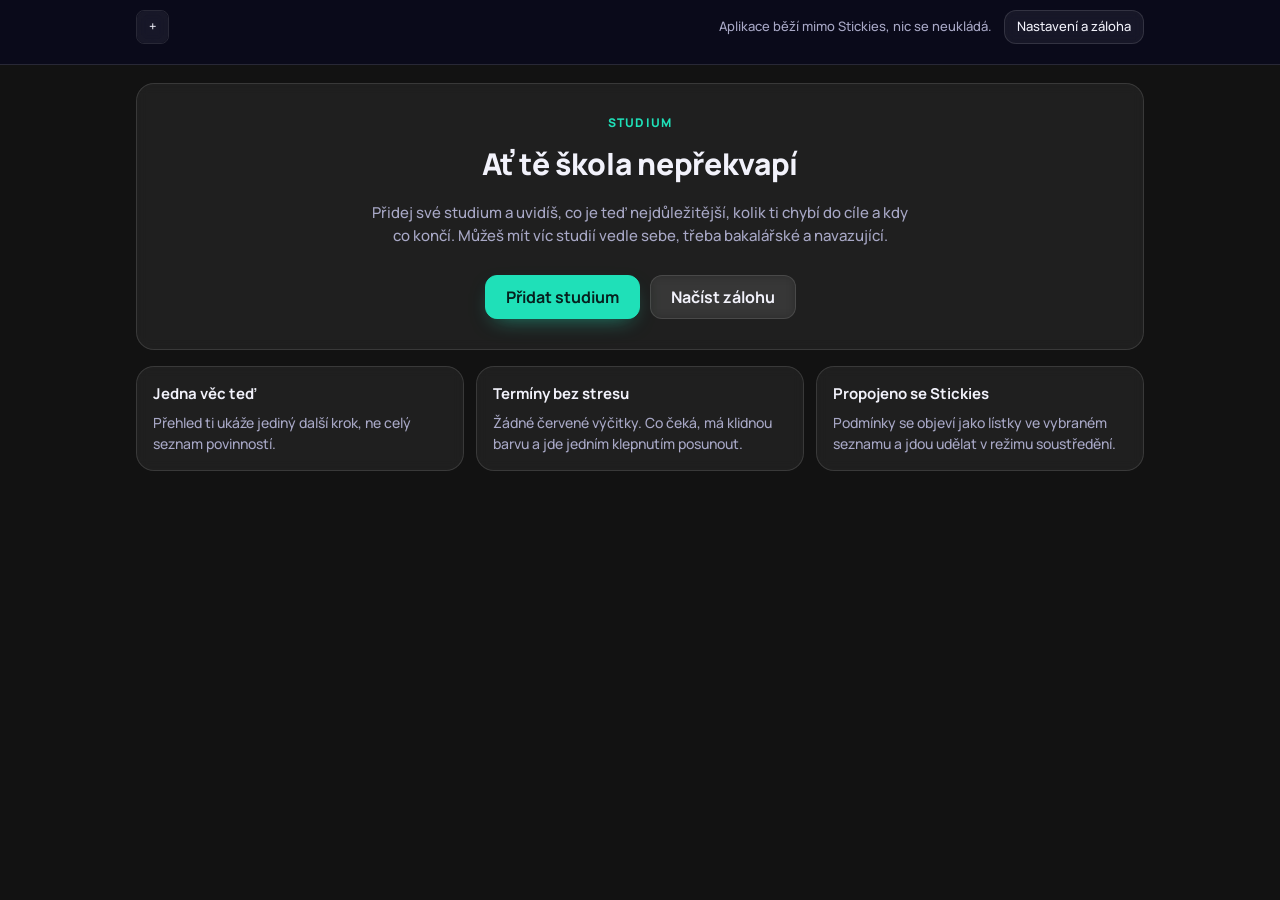
==== studium.html @ d66024d4 "Add files via upload" ====
<!DOCTYPE html>
<html lang="cs">
<head>
<meta charset="utf-8">
<meta name="viewport" content="width=device-width, initial-scale=1">
<title>Studium</title>
<link rel="preconnect" href="https://fonts.googleapis.com">
<link rel="preconnect" href="https://fonts.gstatic.com" crossorigin>
<link href="https://fonts.googleapis.com/css2?family=Manrope:wght@500;600;700;800&display=swap" rel="stylesheet">
<link rel="stylesheet" href="studium.css">
</head>
<body>
<header class="top">
  <div class="wrap">
    <div class="top-row">
      <div class="seg studies" id="studies" role="group" aria-label="Které studium"></div>
      <div class="top-actions"><span id="status" role="status">Načítám…</span><button class="btn small" data-act="settings" type="button">Nastavení a záloha</button></div>
    </div>
    <nav class="tabs" id="tabs" aria-label="Sekce studia"></nav>
  </div>
</header>
<div class="wrap"><main id="view"><div class="empty">Načítám data…</div></main></div>
<div id="modal-root"></div>
<div id="toast" class="toast" role="status" aria-live="polite" hidden></div>
<noscript><p style="padding:16px">Aplikace potřebuje zapnutý JavaScript.</p></noscript>
<script src="studium.js"></script>
</body>
</html>
---- studium.css ----
:root{
  --bg:transparent; --surface:rgba(255,255,255,.055); --ink:#f2f2fb; --muted:#a8a8c6; --line:rgba(255,255,255,.12);
  --accent:#1fe0b8; --accent-ink:#06201e; --accent-soft:rgba(31,224,184,.16);
  --good:#4fe0a0; --warn:#f5b957; --bad:#ff7d92;
  --good-soft:rgba(79,224,160,.15); --warn-soft:rgba(245,185,87,.15); --bad-soft:rgba(255,125,146,.16);
  --field:rgba(255,255,255,.07); --panel:#15152e;
  --display:'Manrope',system-ui,-apple-system,'Segoe UI',sans-serif;
  --body:'Manrope',system-ui,-apple-system,'Segoe UI',sans-serif;
  --fs:1;
  color-scheme:dark;
}
html{font-size:calc(100% * var(--fs))}
*{box-sizing:border-box}
html,body{margin:0}
body{background:transparent;color:var(--ink);font:500 15px/1.5 var(--body);-webkit-text-size-adjust:100%}
h1,h2,h3{font-family:var(--display);font-weight:700;margin:0;text-wrap:balance;letter-spacing:-.01em}
h2{font-size:22px}
h3{font-size:17px}
button,input,select,textarea{font:inherit;color:inherit}
button{cursor:pointer}
:focus-visible{outline:2px solid var(--accent);outline-offset:2px}
.wrap{max-width:1040px;margin:0 auto;padding:0 16px}
header.top{background:var(--surface);border-bottom:1px solid var(--line)}
.top-row{display:flex;align-items:center;justify-content:space-between;gap:12px;padding:14px 0 8px}
.brand{font:700 22px var(--display);letter-spacing:-.02em}
.brand small{font:500 13px var(--body);color:var(--muted);margin-left:8px;letter-spacing:0}
.top-actions{display:flex;align-items:center;gap:12px}
#status{font-size:13px;color:var(--muted)}
nav.tabs{display:flex;gap:4px;overflow-x:auto;padding-bottom:0}
nav.tabs a{padding:10px 14px;text-decoration:none;color:var(--muted);font-weight:500;border-bottom:3px solid transparent;white-space:nowrap}
nav.tabs a:hover{color:var(--ink)}
nav.tabs a[aria-current="page"]{color:var(--ink);border-bottom-color:var(--accent)}
main{padding:22px 0 56px;display:flex;flex-direction:column;gap:22px}
.btn{border:1px solid var(--line);background:var(--surface);border-radius:8px;padding:7px 13px;font-weight:500}
.btn:hover{border-color:var(--accent)}
.btn.primary{background:var(--accent);border-color:var(--accent);color:var(--accent-ink)}
.btn.danger{color:var(--bad);border-color:var(--bad)}
.btn.small{padding:3px 9px;font-size:13px}
.link{background:none;border:0;padding:0;color:var(--accent);font-size:13px;text-decoration:underline;text-underline-offset:2px}
.link.bad{color:var(--bad)}
.head-row{display:flex;align-items:center;justify-content:space-between;gap:12px;flex-wrap:wrap}
.card{background:var(--surface);border:1px solid var(--line);border-radius:12px;padding:18px}
.grid2{display:grid;grid-template-columns:repeat(auto-fit,minmax(320px,1fr));gap:18px}
.banner{display:flex;gap:12px;align-items:center;justify-content:space-between;flex-wrap:wrap;background:var(--warn-soft);border:1px solid var(--warn);border-radius:10px;padding:10px 14px;font-size:14px}
.banner div{display:flex;gap:8px}
.empty{color:var(--muted);padding:18px;text-align:center;border:1px dashed var(--line);border-radius:10px}
.muted{color:var(--muted)}
/* přehled */
.hero{display:grid;grid-template-columns:auto 1fr;gap:24px;align-items:center}
.ring{position:relative;width:150px;height:150px}
.ring svg{width:100%;height:100%;transform:rotate(-90deg)}
.ring .track{stroke:var(--line)}
.ring .bar{stroke:var(--accent);transition:stroke-dasharray .4s}
.ring .num{position:absolute;inset:0;display:flex;flex-direction:column;align-items:center;justify-content:center;font:700 34px var(--display);font-variant-numeric:tabular-nums}
.ring .num small{font:500 12px var(--body);color:var(--muted)}
.tiles{display:grid;grid-template-columns:repeat(auto-fit,minmax(130px,1fr));gap:12px}
.tile{border:1px solid var(--line);border-radius:10px;padding:12px}
.tile b{display:block;font:700 26px var(--display);font-variant-numeric:tabular-nums}
.tile span{font-size:13px;color:var(--muted)}
.tile.bad b{color:var(--bad)}
@media (max-width:560px){.hero{grid-template-columns:1fr;justify-items:center}.tiles{width:100%}}
/* seznamy */
ul.list{list-style:none;margin:0;padding:0;display:flex;flex-direction:column}
.row{display:flex;gap:10px;align-items:flex-start;padding:9px 0;border-top:1px solid var(--line)}
.row:first-child{border-top:0}
.row input[type=checkbox]{margin-top:4px;width:18px;height:18px;accent-color:var(--accent);flex:none}
.row .main{flex:1;min-width:0}
.row .t{overflow-wrap:anywhere}
.row.done .t{text-decoration:line-through;color:var(--muted)}
.row .meta{display:flex;gap:8px;flex-wrap:wrap;align-items:center;margin-top:2px;font-size:13px}
.chip{display:inline-flex;align-items:center;gap:6px;font-size:12.5px;padding:1px 9px;border-radius:99px;background:var(--bg);border:1px solid var(--line);color:var(--ink)}
.chip i{width:8px;height:8px;border-radius:50%;background:var(--c,var(--accent))}
.due{font-size:12.5px;font-variant-numeric:tabular-nums;color:var(--muted)}
.due.overdue{color:var(--bad);font-weight:600}
.due.soon{color:var(--warn);font-weight:600}
.due.ok{color:var(--good)}
.tools{display:flex;gap:10px;flex:none}
.group-title{font:600 13px var(--body);text-transform:uppercase;letter-spacing:.06em;color:var(--muted);margin:0 0 4px}
.group-title.bad{color:var(--bad)}
/* předměty */
.subjects{display:grid;grid-template-columns:repeat(auto-fill,minmax(320px,1fr));gap:18px}
.subj{border-top:5px solid var(--c);display:flex;flex-direction:column;gap:12px}
.subj .name{display:flex;justify-content:space-between;gap:8px;align-items:flex-start}
.subj .sub{display:flex;gap:6px;flex-wrap:wrap;margin-top:6px}
.pct{font:700 24px var(--display);font-variant-numeric:tabular-nums}
.bar{height:8px;border-radius:99px;background:var(--line);overflow:hidden}
.bar>i{display:block;height:100%;background:var(--c,var(--accent));border-radius:99px;transition:width .3s}
.subj .actions{display:flex;gap:12px;flex-wrap:wrap}
.minirow{display:grid;grid-template-columns:minmax(0,1fr) 130px 44px;gap:12px;align-items:center;padding:6px 0}
.minirow .nm{white-space:nowrap;overflow:hidden;text-overflow:ellipsis}
.minirow .p{text-align:right;font-variant-numeric:tabular-nums;font-weight:600}
@media (max-width:480px){.minirow{grid-template-columns:minmax(0,1fr) 80px 40px}}
/* zápisy */
.sessions{display:flex;flex-direction:column;gap:14px}
.sess{border-left:5px solid var(--c)}
.sess .top{display:flex;justify-content:space-between;gap:10px;flex-wrap:wrap}
.sess .when{font-variant-numeric:tabular-nums;font-weight:600}
.seg{display:inline-flex;border:1px solid var(--line);border-radius:8px;overflow:hidden}
.seg button{border:0;background:var(--surface);padding:4px 10px;font-size:13px}
.seg button+button{border-left:1px solid var(--line)}
.seg button[aria-pressed="true"].yes{background:var(--good-soft);color:var(--good);font-weight:600}
.seg button[aria-pressed="true"].no{background:var(--bad-soft);color:var(--bad);font-weight:600}
textarea.note{width:100%;min-height:90px;resize:vertical;margin-top:10px;border:1px solid var(--line);border-radius:8px;padding:9px 10px;background:var(--bg)}
/* odznaky */
.badges{display:grid;grid-template-columns:repeat(auto-fill,minmax(230px,1fr));gap:14px}
.badge{display:flex;flex-direction:column;gap:6px}
.badge.locked{opacity:.8}
.badge .seal{width:38px;height:38px;border-radius:50%;display:grid;place-items:center;font:700 16px var(--display);background:var(--line);color:var(--muted)}
.badge.got .seal{background:var(--accent);color:var(--accent-ink)}
.badge .n{font-size:13px;color:var(--muted);font-variant-numeric:tabular-nums}
.ms{display:flex;flex-direction:column;gap:10px}
/* modal */
.scrim{position:fixed;inset:0;background:rgba(10,16,30,.55);display:flex;align-items:flex-start;justify-content:center;padding:5vh 16px;overflow:auto;z-index:10}
.modal{background:var(--surface);border:1px solid var(--line);border-radius:14px;padding:20px;width:100%;max-width:480px;display:flex;flex-direction:column;gap:14px}
.fld{display:flex;flex-direction:column;gap:4px}
.fld label,.fld legend{font-size:13px;font-weight:600;color:var(--muted)}
.fld input[type=text],.fld input[type=number],.fld input[type=date],.fld select,.fld textarea{border:1px solid var(--line);border-radius:8px;padding:8px 10px;background:var(--bg);width:100%}
.fld textarea{min-height:110px;resize:vertical}
fieldset.fld{border:0;padding:0;margin:0;min-width:0}
.chk{display:flex;gap:8px;align-items:center;padding:3px 0;font-size:15px;font-weight:400;color:var(--ink)}
.swatches{display:flex;gap:10px;flex-wrap:wrap}
.swatches label{position:relative}
.swatches input{position:absolute;opacity:0}
.swatches span{display:block;width:28px;height:28px;border-radius:50%;background:var(--c);border:3px solid var(--surface);box-shadow:0 0 0 1px var(--line)}
.swatches input:checked+span{box-shadow:0 0 0 3px var(--ink)}
.swatches input:focus-visible+span{outline:2px solid var(--accent);outline-offset:3px}
.modal .btns{display:flex;gap:10px;justify-content:flex-end;flex-wrap:wrap}
.modal p{margin:0}
@media (prefers-reduced-motion:reduce){*{transition:none!important}}

.seg.studies button{padding:6px 12px;font-weight:500}
.seg.studies button[aria-pressed="true"]{background:var(--accent);color:var(--accent-ink);font-weight:600}
.dl{display:grid;grid-template-columns:repeat(auto-fit,minmax(190px,1fr));gap:14px;margin:14px 0 0}
.dl dt{font-size:13px;color:var(--muted)}
.dl dd{margin:0;font-weight:500;overflow-wrap:anywhere}
.pg{width:68px;border:1px solid var(--line);border-radius:8px;padding:4px 6px;background:var(--bg)}
button.chip{cursor:pointer;font:inherit;font-size:12.5px}
.chip.st-done,.chip.good{background:var(--good-soft);color:var(--good);border-color:var(--good)}
.chip.st-wip,.chip.warn{background:var(--warn-soft);color:var(--warn);border-color:var(--warn)}
.chip.bad{background:var(--bad-soft);color:var(--bad);border-color:var(--bad)}
.chrow{display:flex;gap:10px;align-items:center;flex-wrap:wrap;padding:9px 0;border-top:1px solid var(--line)}
.chrow:first-child{border-top:0}
.chrow .t{flex:1;min-width:160px;overflow-wrap:anywhere}
.meter{display:flex;flex-direction:column;gap:6px}
.meter .l{display:flex;justify-content:space-between;gap:10px;font-size:14px}
.meter .l b{font-variant-numeric:tabular-nums;white-space:nowrap}
.cons{padding:10px 0;border-top:1px solid var(--line)}
.cons:first-child{border-top:0}
.cons .when{font-weight:600;font-variant-numeric:tabular-nums}
.cons p{margin:4px 0 0;white-space:pre-wrap;overflow-wrap:anywhere}
.studyline{color:var(--muted);font-size:14px;margin:-8px 0 0}
.tile small{display:block;font-size:12px;color:var(--muted);margin-top:2px}
.term-h{display:flex;justify-content:space-between;gap:10px;align-items:baseline;flex-wrap:wrap;margin:6px 0 -6px}
.term-h h3{font-size:18px}
.stack{display:flex;flex-direction:column;gap:10px}
.srow{display:flex;flex-wrap:wrap;align-items:center;gap:6px 12px;padding:9px 14px;border:1px solid var(--line);border-left:5px solid var(--c);border-radius:10px;background:var(--surface)}
.srow .code{font-size:12.5px;color:var(--muted);font-variant-numeric:tabular-nums;min-width:78px}
.srow .nm{flex:1;min-width:190px;overflow-wrap:anywhere}
.srow .kr{font-variant-numeric:tabular-nums;color:var(--muted);font-size:13px;white-space:nowrap}
.grade{display:inline-grid;place-items:center;min-width:28px;height:28px;padding:0 6px;border-radius:8px;font:700 14px var(--display);background:var(--line)}
.grade.g-good{background:var(--good-soft);color:var(--good)}
.grade.g-mid{background:var(--warn-soft);color:var(--warn)}
.grade.g-low{background:var(--bad-soft);color:var(--bad)}
.grade.g-s{background:var(--accent-soft);color:var(--accent)}
.filters{display:flex;gap:12px;flex-wrap:wrap;align-items:flex-end}
.filters .fld{min-width:150px}
.filters .fld.grow{flex:1;min-width:200px}
.tbl{width:100%;border-collapse:collapse;font-variant-numeric:tabular-nums}
.tbl th{font-size:13px;color:var(--muted);text-align:left;font-weight:600;padding:6px 8px;border-bottom:1px solid var(--line)}
.tbl td{padding:8px;border-bottom:1px solid var(--line);vertical-align:middle}
.tbl td.num,.tbl th.num{text-align:right}
.scroll-x{overflow-x:auto}
.legend{display:flex;gap:14px;flex-wrap:wrap;font-size:13px;color:var(--muted)}
.legend i{display:inline-block;width:10px;height:10px;border-radius:50%;margin-right:6px;background:var(--c)}
.block{display:grid;gap:8px;padding:12px 0;border-top:1px solid var(--line)}
.block:first-child{border-top:0}
.block .hd{display:flex;gap:8px 10px;align-items:center;flex-wrap:wrap}
.block .hd .t{flex:1;min-width:200px;overflow-wrap:anywhere}
.block .bars{display:grid;grid-template-columns:1fr 1fr;gap:10px 20px}
@media (max-width:560px){.block .bars{grid-template-columns:1fr}}
.filebtn{display:inline-block}
.rd{margin-top:4px;font-size:13px}
.rd summary{cursor:pointer;color:var(--accent);width:max-content}
.rnote{margin-top:6px;color:var(--muted);white-space:pre-wrap;overflow-wrap:anywhere;line-height:1.45}
.rnote a{color:var(--accent)}
@media (prefers-reduced-motion:reduce){*{transition:none!important}}

/* ---- úpravy pro tmavé téma Stickies ---- */
header.top{background:transparent;border-bottom:1px solid var(--line)}
.card,.tile,.srow,.btn,.seg button{backdrop-filter:blur(6px)}
.card{background:var(--surface)}
.btn,.seg button{background:rgba(255,255,255,.06)}
.btn.primary{background:var(--accent);color:var(--accent-ink);font-weight:700}
select,input[type=text],input[type=number],input[type=date],textarea,.pg,textarea.note{background:var(--field);color:var(--ink);border:1px solid var(--line)}
select option{background:#15152e;color:var(--ink)}
.chip{background:rgba(255,255,255,.06)}
.empty{border-color:var(--line)}
.scrim{background:rgba(5,5,20,.7)}
.modal{background:var(--panel);color:var(--ink);border:1px solid var(--line)}
html[data-calm="1"] .card{opacity:.96}
html[data-still="1"] *{transition:none!important;animation:none!important}
.top-row{padding-top:10px}
.brand{display:none}

/* =====================================================================
   Přepracované Studium: klid, jedna věc teď, velké cíle pro prst
   ===================================================================== */
:root{--r:18px;--tap:44px}
body{font-size:calc(15px * 1)}
header.top{position:sticky;top:0;z-index:30;background:rgba(10,10,28,.86);backdrop-filter:blur(14px);-webkit-backdrop-filter:blur(14px);border-bottom:1px solid var(--line)}
.top-row{padding:10px 0 4px}
nav.tabs{gap:6px;padding:6px 0 10px;scrollbar-width:none}
nav.tabs::-webkit-scrollbar{display:none}
nav.tabs a{border:1px solid transparent;border-bottom:1px solid transparent;border-radius:99px;padding:9px 16px;min-height:40px;display:inline-flex;align-items:center}
nav.tabs a:hover{background:rgba(255,255,255,.06);color:var(--ink)}
nav.tabs a[aria-current="page"]{background:var(--accent-soft);color:var(--accent);border-color:rgba(31,224,184,.4);font-weight:700}
main{padding:18px 0 80px;gap:16px}
.card{border-radius:var(--r)}
h2{font-size:24px;font-weight:800}
.eyebrow{margin:0 0 4px;font-size:12px;font-weight:800;letter-spacing:.09em;text-transform:uppercase;color:var(--accent)}
.sr-only{position:absolute;width:1px;height:1px;margin:-1px;padding:0;overflow:hidden;clip:rect(0,0,0,0);white-space:nowrap;border:0}
.btn{min-height:40px;border-radius:12px}
.btn.big{min-height:var(--tap);padding:0 20px;font-size:16px;font-weight:700;display:inline-flex;align-items:center;gap:8px}
.btn.primary{box-shadow:0 8px 22px -10px rgba(31,224,184,.6)}
.btn.small{min-height:34px;padding:2px 12px}
.count{display:inline-block;padding:2px 10px;border-radius:99px;background:var(--accent-soft);color:var(--accent);font-weight:700;font-size:13px}
.soft{margin:6px 0 4px;color:var(--muted);font-size:13.5px}
.btns{display:flex;gap:10px;flex-wrap:wrap}

/* Teď */
.card.now{border:1px solid rgba(31,224,184,.38);background:linear-gradient(140deg,rgba(31,224,184,.13),rgba(124,108,255,.12) 60%,rgba(255,255,255,.04));padding:22px;display:flex;flex-direction:column;gap:10px;box-shadow:0 20px 50px -28px rgba(31,224,184,.55)}
.card.now h2{font-size:clamp(22px,4.4vw,30px);line-height:1.2;overflow-wrap:anywhere}
.card.now.calm{border-color:var(--line);background:var(--surface);box-shadow:none}
.card.now .meta{display:flex;gap:8px;flex-wrap:wrap;align-items:center}
.card.now .lead{margin:0;color:var(--muted)}
.now-actions{display:flex;gap:10px;flex-wrap:wrap;align-items:center;margin-top:6px}
.now-actions summary.btn{list-style:none;cursor:pointer;display:inline-flex;align-items:center}
.now-actions summary::-webkit-details-marker{display:none}

/* termíny: klidné barvy místo červené */
.due.overdue,.due.wait{color:var(--warn);font-weight:600}
.due.soon{color:var(--accent);font-weight:700}
.tile.bad b{color:var(--warn)}
.chip.bad{background:var(--warn-soft);color:var(--warn);border-color:var(--warn)}
.chip.lk{background:var(--accent-soft);color:var(--accent);border-color:rgba(31,224,184,.4);font-weight:600}
.group-title.bad{color:var(--warn)}
.card.grp.wait{border-color:rgba(245,185,87,.35);background:linear-gradient(180deg,rgba(245,185,87,.07),var(--surface))}
.card.grp.wait .group-title{color:var(--warn)}
.card.grp.quiet{opacity:.92}
.more-btn{margin-top:6px;border:1px dashed var(--line);background:transparent;color:var(--muted);border-radius:12px;min-height:40px;padding:0 14px;width:100%}
.more-btn:hover{color:var(--ink);border-color:var(--accent)}

/* řádek podmínky */
.row{gap:12px;padding:10px 0;align-items:center}
.row .main{padding:2px 0}
.row .t{font-weight:600}
label.cb{position:relative;display:inline-grid;place-items:center;width:var(--tap);height:var(--tap);flex:none;cursor:pointer;margin:-6px -4px -6px -8px}
label.cb input{position:absolute;inset:0;opacity:0;margin:0;width:100%;height:100%;cursor:pointer}
label.cb .bx{width:26px;height:26px;border-radius:9px;border:2px solid rgba(255,255,255,.35);display:grid;place-items:center;transition:background .15s,border-color .15s,transform .15s}
label.cb:hover .bx{border-color:var(--accent)}
label.cb input:focus-visible+.bx{outline:2px solid var(--accent);outline-offset:2px}
label.cb input:checked+.bx{background:var(--accent);border-color:var(--accent);transform:scale(1.04)}
label.cb input:checked+.bx::after{content:"";width:6px;height:12px;border:solid var(--accent-ink);border-width:0 3px 3px 0;transform:rotate(45deg) translate(-1px,-1px)}
.row.done .t{opacity:.7}
.tools{display:flex;gap:6px;align-items:center}
.ibtn{width:var(--tap);height:var(--tap);border-radius:12px;border:1px solid rgba(31,224,184,.4);background:var(--accent-soft);color:var(--accent);font-size:14px;display:grid;place-items:center}
.ibtn:hover{background:var(--accent);color:var(--accent-ink)}
details.more{position:relative}
details.more>summary{list-style:none;cursor:pointer;width:var(--tap);height:var(--tap);display:grid;place-items:center;border-radius:12px;color:var(--muted);font-size:20px;line-height:1;user-select:none}
details.more>summary::-webkit-details-marker{display:none}
details.more>summary:hover,details.more[open]>summary{background:rgba(255,255,255,.08);color:var(--ink)}
details.more>summary.btn{width:auto;display:inline-flex;font-size:16px;color:var(--ink)}
.menu{position:absolute;right:0;top:calc(100% + 4px);z-index:40;min-width:200px;background:var(--panel);border:1px solid var(--line);border-radius:14px;padding:6px;display:flex;flex-direction:column;gap:2px;box-shadow:0 18px 40px -12px rgba(0,0,0,.7)}
.menu button{border:0;background:transparent;text-align:left;padding:10px 12px;border-radius:10px;min-height:40px;color:var(--ink)}
.menu button:hover{background:rgba(255,255,255,.08)}
.menu button.bad{color:var(--bad)}
.now-actions .menu{right:auto;left:0}

/* pilulky */
.pills{display:flex;gap:6px;flex-wrap:wrap}
.pill{border:1px solid var(--line);background:rgba(255,255,255,.05);color:var(--muted);border-radius:99px;padding:6px 14px;min-height:36px;font-weight:600}
.pill:hover{color:var(--ink);border-color:var(--accent)}
.pill.on{background:var(--accent-soft);color:var(--accent);border-color:rgba(31,224,184,.5)}
.pill.st{min-width:36px;padding:6px 10px;border-color:var(--c)}
.pill.st.on{background:var(--c);color:#fff}

/* rychlé přidání */
.qa{display:flex;flex-direction:column;gap:10px;border-color:rgba(31,224,184,.28)}
.qa-row{display:flex;gap:10px}
.qa-row input{flex:1;min-width:0;min-height:var(--tap);border-radius:12px;padding:0 14px;font-size:16px}
.qa-opts{display:flex;gap:10px;flex-wrap:wrap;align-items:center}
.qa-opts select,.qa-opts input[type=date]{min-height:38px;border-radius:10px;padding:0 10px;max-width:100%}
.qa-opts select{flex:1;min-width:180px}
.qa-note{margin:0;font-size:13px}

/* týdenní pás */
.wk{display:grid;grid-template-columns:repeat(7,1fr);gap:6px;margin-top:10px}
.wk-day{border:1px solid var(--line);border-radius:14px;padding:8px 4px;text-align:center;display:flex;flex-direction:column;align-items:center;gap:2px;min-height:78px;background:rgba(255,255,255,.03)}
.wk-day .dn{font-size:12px;color:var(--muted);text-transform:uppercase;font-weight:700}
.wk-day b{font:800 18px var(--display)}
.wk-day.today{border-color:var(--accent);background:var(--accent-soft)}
.wk-day.today b{color:var(--accent)}
.dots{display:flex;gap:3px;align-items:center;min-height:10px}
.dots i,.ld{display:inline-block;width:8px;height:8px;border-radius:50%}
.dots i.dd,.ld.dd{background:var(--accent)}
.dots i.ds,.ld.ds{background:#8f84ff}
.dots em{font-size:10px;color:var(--muted);font-style:normal}
.legend .ld{margin-right:6px}

/* cesta ke státnicím */
.card.hero{background:linear-gradient(135deg,rgba(124,108,255,.14),rgba(255,255,255,.04))}
.ring .bar{stroke:url(#rg);stroke:var(--accent)}
.ring .num small{max-width:84px;text-align:center;line-height:1.2}
.tile.win{border-color:rgba(31,224,184,.35);background:var(--accent-soft)}
.tile.win b{color:var(--accent)}

/* onboarding */
.card.onb{border-color:rgba(124,108,255,.45);background:linear-gradient(135deg,rgba(124,108,255,.16),rgba(255,255,255,.04))}
.onb-list{list-style:none;margin:14px 0 0;padding:0;display:flex;flex-direction:column;gap:12px}
.onb-list li{display:flex;gap:12px;align-items:flex-start;color:var(--muted)}
.onb-list li.cur{color:var(--ink);font-weight:600}
.onb-list li.ok{color:var(--muted)}
.onb-list .mk{width:26px;height:26px;border-radius:50%;border:2px solid var(--line);display:grid;place-items:center;flex:none;font-size:14px;color:var(--accent-ink)}
.onb-list li.ok .mk{background:var(--accent);border-color:var(--accent)}
.onb-list li.cur .mk{border-color:var(--accent)}
.onb-list .act{margin-top:8px;display:flex;gap:8px;flex-wrap:wrap}
.props{display:grid;grid-template-columns:repeat(auto-fit,minmax(220px,1fr));gap:12px}
.prop{display:flex;flex-direction:column;gap:6px;padding:16px}
.prop span{color:var(--muted);font-size:14px}

/* předměty */
.filters2{display:flex;gap:10px;flex-wrap:wrap;align-items:center}
.filters2 input[type=text]{flex:1;min-width:160px;min-height:38px;border-radius:10px;padding:0 12px}
.filters2 select{min-height:36px;border-radius:99px;padding:0 12px}
.sjs{display:flex;flex-direction:column;gap:8px}
.sj{border:1px solid var(--line);border-left:5px solid var(--c);border-radius:14px;background:var(--surface);overflow:hidden}
.sj.open{border-color:rgba(255,255,255,.2);border-left-color:var(--c)}
.sj-head{width:100%;border:0;background:transparent;display:grid;grid-template-columns:minmax(0,1fr) auto 130px 18px;gap:12px;align-items:center;text-align:left;padding:12px 14px;min-height:58px;color:inherit}
.sj-head:hover{background:rgba(255,255,255,.04)}
.sj-head .nm{display:flex;flex-direction:column;min-width:0}
.sj-head .nm small{color:var(--muted);font-size:12px}
.sj-head .nm b{font-weight:700;overflow-wrap:anywhere}
.sj-meta{display:flex;gap:6px;flex-wrap:wrap;justify-content:flex-end}
.sj-pg{display:flex;align-items:center;gap:8px}
.sj-pg .bar{flex:1}
.sj-pg b{min-width:36px;text-align:right;font-variant-numeric:tabular-nums}
.sj-head .chev{color:var(--muted);font-size:22px;transition:transform .15s;text-align:center}
.sj.open .chev{transform:rotate(90deg)}
.sj-body{padding:2px 14px 14px;border-top:1px solid var(--line)}
.sj-body .actions{display:flex;gap:10px;flex-wrap:wrap;align-items:center;margin-top:8px}
@media (max-width:640px){
  .sj-head{grid-template-columns:minmax(0,1fr) 84px 14px;grid-template-areas:"nm pg chev" "meta meta meta"}
  .sj-head .nm{grid-area:nm}.sj-head .sj-pg{grid-area:pg}.sj-head .chev{grid-area:chev}.sj-head .sj-meta{grid-area:meta;justify-content:flex-start}
  .wk{gap:4px}.wk-day{min-height:70px;padding:6px 2px}
  .qa-row{flex-direction:column}
}

/* toast */
.toast{position:fixed;left:50%;bottom:20px;transform:translateX(-50%);z-index:60;background:#1b1b3a;border:1px solid rgba(31,224,184,.45);color:var(--ink);border-radius:14px;padding:10px 12px 10px 16px;display:flex;gap:14px;align-items:center;box-shadow:0 18px 40px -12px rgba(0,0,0,.8);max-width:min(92vw,460px)}
.toast[hidden]{display:none}
.toast button{border:1px solid var(--line);background:rgba(255,255,255,.08);color:var(--accent);font-weight:700;border-radius:10px;padding:6px 12px;min-height:36px}
.studyline{margin:0}
.scrim{align-items:flex-start}
.modal{max-height:90vh;overflow:auto}
.modal input,.modal select,.modal textarea{min-height:42px;border-radius:10px}
.modal textarea{min-height:140px}
html[data-calm="1"] .card.now{box-shadow:none;background:var(--surface)}
html[data-calm="1"] .btn.primary{box-shadow:none}
@media (prefers-reduced-motion:reduce){label.cb .bx,.sj-head .chev{transition:none}}

.top-actions .btn{white-space:nowrap}
@media (max-width:560px){#status{display:none}.top-row{gap:8px}}

/* =====================================================================
   Gamifikace: cesta k titulu, úrovně, výzva, sbírka odznaků
   ===================================================================== */
.card.trail{background:linear-gradient(160deg,rgba(124,108,255,.16),rgba(31,224,184,.07) 70%,rgba(255,255,255,.03));border-color:rgba(124,108,255,.4);display:flex;flex-direction:column;gap:12px}
.lvl{display:flex;flex-direction:column;align-items:flex-end;text-align:right}
.lvl-n{font-size:12px;font-weight:800;letter-spacing:.08em;text-transform:uppercase;color:var(--muted)}
.lvl b{font:800 17px var(--display);color:var(--accent)}
.trail-svg{width:100%;height:auto;display:block;overflow:visible}
.trail-svg .tr-bg{fill:none;stroke:rgba(255,255,255,.14);stroke-width:9;stroke-linecap:round;stroke-linejoin:round;stroke-dasharray:1 14}
.trail-svg .tr-fg{fill:none;stroke:var(--accent);stroke-width:9;stroke-linecap:round;stroke-linejoin:round;filter:drop-shadow(0 0 8px rgba(31,224,184,.55))}
.trail-svg .flag line{stroke:rgba(255,255,255,.35);stroke-width:2.2}
.trail-svg .flag path{fill:rgba(255,255,255,.28)}
.trail-svg .flag text,.trail-svg .goal text{font:700 11px var(--body);fill:var(--muted)}
.trail-svg .flag.on line{stroke:var(--accent)}
.trail-svg .flag.on path{fill:var(--accent)}
.trail-svg .flag.on text{fill:var(--accent)}
.trail-svg .goal .scr{fill:rgba(255,255,255,.14);stroke:rgba(255,255,255,.4);stroke-width:2}
.trail-svg .goal .scl{stroke:rgba(255,255,255,.4);stroke-width:2.2;fill:none;stroke-linecap:round}
.trail-svg .goal .rib{fill:rgba(255,255,255,.3)}
.trail-svg .goal .gt{font-size:13px;font-weight:800}
.trail-svg .goal.on .scr{fill:rgba(245,185,87,.3);stroke:var(--warn)}
.trail-svg .goal.on .scl{stroke:var(--warn)}
.trail-svg .goal.on .rib{fill:var(--bad)}
.trail-svg .goal.on .gt{fill:var(--warn)}
.hero-av .sh{fill:rgba(0,0,0,.35)}
.hero-av .bd{fill:#7c6cff;stroke:#0b0a22;stroke-width:1.4}
.hero-av .hd{fill:#ffd9b8;stroke:#0b0a22;stroke-width:1.4}
.hero-av .ey{fill:#0b0a22}
.hero-av .sm{fill:none;stroke:#0b0a22;stroke-width:1.2;stroke-linecap:round}
.hero-av .cp{fill:#14142e;stroke:var(--accent);stroke-width:1.4;stroke-linejoin:round}
.hero-av .cp2{fill:#14142e;stroke:var(--accent);stroke-width:1.2}
.hero-av .tas{stroke:var(--warn);stroke-width:1.6;stroke-linecap:round}
.hero-av .lg{stroke:#0b0a22;stroke-width:3.6;stroke-linecap:round;transform-box:fill-box;transform-origin:50% 0}
.hero-av .legs .l1{animation:stepA .7s ease-in-out infinite alternate}
.hero-av .legs .l2{animation:stepA .7s ease-in-out infinite alternate-reverse}
.hero-av .bd,.hero-av .hd,.hero-av .ey,.hero-av .sm,.hero-av .cp,.hero-av .cp2,.hero-av .tas{animation:bob .7s ease-in-out infinite alternate}
@keyframes stepA{from{transform:rotate(-16deg)}to{transform:rotate(16deg)}}
@keyframes bob{from{transform:translateY(0)}to{transform:translateY(-1.5px)}}
.trail-sub{margin:0;color:var(--muted);text-align:center}
.xp{display:flex;flex-direction:column;gap:6px}
.xp-l{display:flex;justify-content:space-between;font-size:13px;color:var(--muted)}
.xp-l b{color:var(--ink);font-variant-numeric:tabular-nums}
.xp .bar>i{background:linear-gradient(90deg,#7c6cff,var(--accent))}
.quest{display:flex;justify-content:space-between;align-items:center;gap:12px;border:1px dashed var(--line);border-radius:14px;padding:10px 14px;font-size:14px}
.quest span{color:var(--muted)}
.quest .qd{display:flex;gap:6px}
.quest .qd i{width:22px;height:22px;border-radius:50%;border:2px solid var(--line);display:block}
.quest .qd i.on{background:var(--accent);border-color:var(--accent);box-shadow:0 0 10px rgba(31,224,184,.5)}
.quest.done{border-style:solid;border-color:rgba(31,224,184,.5);background:var(--accent-soft)}
.coll{display:flex;flex-wrap:wrap;gap:8px;margin-top:12px}
.coll-i{width:46px;height:46px;border-radius:14px;display:grid;place-items:center;font-size:24px;border:1px solid var(--line);background:rgba(255,255,255,.04);filter:grayscale(1);opacity:.4}
.coll-i.got{filter:none;opacity:1;background:var(--accent-soft);border-color:rgba(31,224,184,.45);box-shadow:0 6px 16px -8px rgba(31,224,184,.7)}
.badge .seal{font-size:22px}
.confetti{position:fixed;inset:0;pointer-events:none;overflow:hidden;z-index:80}
.confetti i{position:absolute;top:-16px;width:9px;height:14px;border-radius:2px;opacity:0;animation:fall 1.9s ease-in forwards}
@keyframes fall{0%{opacity:1;transform:translate(0,0) rotate(0)}100%{opacity:0;transform:translate(var(--dx),105vh) rotate(var(--rot))}}
html[data-still="1"] .hero-av *,html[data-still="1"] .hero-av{animation:none!important}
@media (prefers-reduced-motion:reduce){.hero-av *,.hero-av{animation:none!important}}
html[data-calm="1"] .trail-svg .tr-fg{filter:none}

.hero-av .mk{fill:#6a5af0;stroke:#fff;stroke-width:2}
.hero-av .mk-glow{fill:rgba(31,224,184,.3)}
.hero-av .mk-e{font-size:14px}
.hero-av .mk-glow{animation:mkp 2.4s ease-in-out infinite}
@keyframes mkp{50%{r:21;opacity:.4}}
@media (prefers-reduced-motion:reduce){.hero-av .mk-glow{animation:none}}
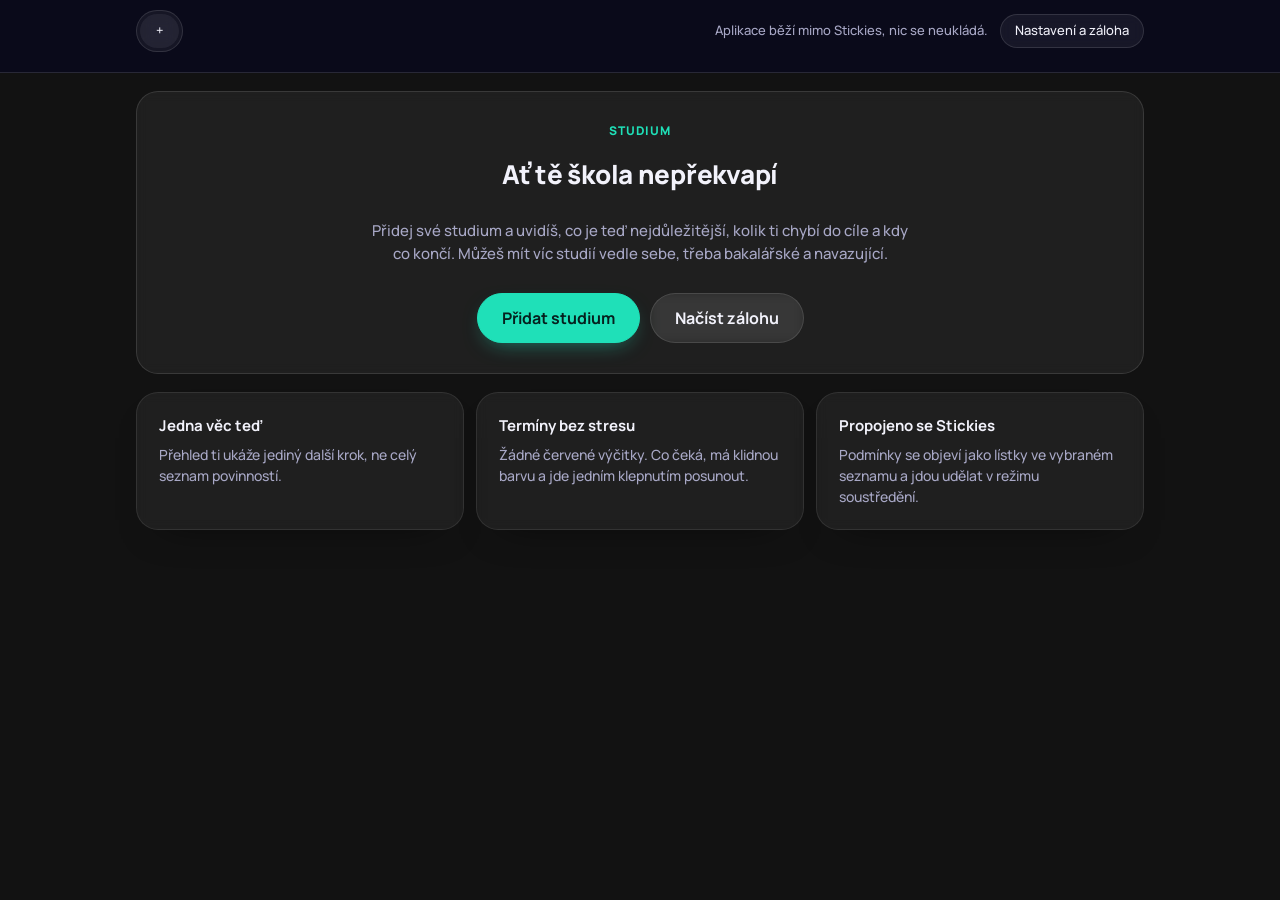
==== commit fae8f1c9: "Diplomka: týdenní sprint, plán dnů, osnova, parkoviště a exporty Sekce Práce ve Studiu dostala nástr" ====
--- a/studium.html
+++ b/studium.html
@@ -23,6 +23,7 @@
 <div id="modal-root"></div>
 <div id="toast" class="toast" role="status" aria-live="polite" hidden></div>
 <noscript><p style="padding:16px">Aplikace potřebuje zapnutý JavaScript.</p></noscript>
+<script src="diplomka.js"></script>
 <script src="studium.js"></script>
 </body>
 </html>
--- a/studium.css
+++ b/studium.css
@@ -103,13 +103,6 @@
 .seg button[aria-pressed="true"].no{background:var(--bad-soft);color:var(--bad);font-weight:600}
 textarea.note{width:100%;min-height:90px;resize:vertical;margin-top:10px;border:1px solid var(--line);border-radius:8px;padding:9px 10px;background:var(--bg)}
 /* odznaky */
-.badges{display:grid;grid-template-columns:repeat(auto-fill,minmax(230px,1fr));gap:14px}
-.badge{display:flex;flex-direction:column;gap:6px}
-.badge.locked{opacity:.8}
-.badge .seal{width:38px;height:38px;border-radius:50%;display:grid;place-items:center;font:700 16px var(--display);background:var(--line);color:var(--muted)}
-.badge.got .seal{background:var(--accent);color:var(--accent-ink)}
-.badge .n{font-size:13px;color:var(--muted);font-variant-numeric:tabular-nums}
-.ms{display:flex;flex-direction:column;gap:10px}
 /* modal */
 .scrim{position:fixed;inset:0;background:rgba(10,16,30,.55);display:flex;align-items:flex-start;justify-content:center;padding:5vh 16px;overflow:auto;z-index:10}
 .modal{background:var(--surface);border:1px solid var(--line);border-radius:14px;padding:20px;width:100%;max-width:480px;display:flex;flex-direction:column;gap:14px}
@@ -173,12 +166,6 @@
 .scroll-x{overflow-x:auto}
 .legend{display:flex;gap:14px;flex-wrap:wrap;font-size:13px;color:var(--muted)}
 .legend i{display:inline-block;width:10px;height:10px;border-radius:50%;margin-right:6px;background:var(--c)}
-.block{display:grid;gap:8px;padding:12px 0;border-top:1px solid var(--line)}
-.block:first-child{border-top:0}
-.block .hd{display:flex;gap:8px 10px;align-items:center;flex-wrap:wrap}
-.block .hd .t{flex:1;min-width:200px;overflow-wrap:anywhere}
-.block .bars{display:grid;grid-template-columns:1fr 1fr;gap:10px 20px}
-@media (max-width:560px){.block .bars{grid-template-columns:1fr}}
 .filebtn{display:inline-block}
 .rd{margin-top:4px;font-size:13px}
 .rd summary{cursor:pointer;color:var(--accent);width:max-content}
@@ -372,69 +359,96 @@
 .top-actions .btn{white-space:nowrap}
 @media (max-width:560px){#status{display:none}.top-row{gap:8px}}
 
-/* =====================================================================
-   Gamifikace: cesta k titulu, úrovně, výzva, sbírka odznaků
-   ===================================================================== */
-.card.trail{background:linear-gradient(160deg,rgba(124,108,255,.16),rgba(31,224,184,.07) 70%,rgba(255,255,255,.03));border-color:rgba(124,108,255,.4);display:flex;flex-direction:column;gap:12px}
-.lvl{display:flex;flex-direction:column;align-items:flex-end;text-align:right}
-.lvl-n{font-size:12px;font-weight:800;letter-spacing:.08em;text-transform:uppercase;color:var(--muted)}
-.lvl b{font:800 17px var(--display);color:var(--accent)}
-.trail-svg{width:100%;height:auto;display:block;overflow:visible}
-.trail-svg .tr-bg{fill:none;stroke:rgba(255,255,255,.14);stroke-width:9;stroke-linecap:round;stroke-linejoin:round;stroke-dasharray:1 14}
-.trail-svg .tr-fg{fill:none;stroke:var(--accent);stroke-width:9;stroke-linecap:round;stroke-linejoin:round;filter:drop-shadow(0 0 8px rgba(31,224,184,.55))}
-.trail-svg .flag line{stroke:rgba(255,255,255,.35);stroke-width:2.2}
-.trail-svg .flag path{fill:rgba(255,255,255,.28)}
-.trail-svg .flag text,.trail-svg .goal text{font:700 11px var(--body);fill:var(--muted)}
-.trail-svg .flag.on line{stroke:var(--accent)}
-.trail-svg .flag.on path{fill:var(--accent)}
-.trail-svg .flag.on text{fill:var(--accent)}
-.trail-svg .goal .scr{fill:rgba(255,255,255,.14);stroke:rgba(255,255,255,.4);stroke-width:2}
-.trail-svg .goal .scl{stroke:rgba(255,255,255,.4);stroke-width:2.2;fill:none;stroke-linecap:round}
-.trail-svg .goal .rib{fill:rgba(255,255,255,.3)}
-.trail-svg .goal .gt{font-size:13px;font-weight:800}
-.trail-svg .goal.on .scr{fill:rgba(245,185,87,.3);stroke:var(--warn)}
-.trail-svg .goal.on .scl{stroke:var(--warn)}
-.trail-svg .goal.on .rib{fill:var(--bad)}
-.trail-svg .goal.on .gt{fill:var(--warn)}
-.hero-av .sh{fill:rgba(0,0,0,.35)}
-.hero-av .bd{fill:#7c6cff;stroke:#0b0a22;stroke-width:1.4}
-.hero-av .hd{fill:#ffd9b8;stroke:#0b0a22;stroke-width:1.4}
-.hero-av .ey{fill:#0b0a22}
-.hero-av .sm{fill:none;stroke:#0b0a22;stroke-width:1.2;stroke-linecap:round}
-.hero-av .cp{fill:#14142e;stroke:var(--accent);stroke-width:1.4;stroke-linejoin:round}
-.hero-av .cp2{fill:#14142e;stroke:var(--accent);stroke-width:1.2}
-.hero-av .tas{stroke:var(--warn);stroke-width:1.6;stroke-linecap:round}
-.hero-av .lg{stroke:#0b0a22;stroke-width:3.6;stroke-linecap:round;transform-box:fill-box;transform-origin:50% 0}
-.hero-av .legs .l1{animation:stepA .7s ease-in-out infinite alternate}
-.hero-av .legs .l2{animation:stepA .7s ease-in-out infinite alternate-reverse}
-.hero-av .bd,.hero-av .hd,.hero-av .ey,.hero-av .sm,.hero-av .cp,.hero-av .cp2,.hero-av .tas{animation:bob .7s ease-in-out infinite alternate}
-@keyframes stepA{from{transform:rotate(-16deg)}to{transform:rotate(16deg)}}
-@keyframes bob{from{transform:translateY(0)}to{transform:translateY(-1.5px)}}
-.trail-sub{margin:0;color:var(--muted);text-align:center}
-.xp{display:flex;flex-direction:column;gap:6px}
-.xp-l{display:flex;justify-content:space-between;font-size:13px;color:var(--muted)}
-.xp-l b{color:var(--ink);font-variant-numeric:tabular-nums}
-.xp .bar>i{background:linear-gradient(90deg,#7c6cff,var(--accent))}
-.quest{display:flex;justify-content:space-between;align-items:center;gap:12px;border:1px dashed var(--line);border-radius:14px;padding:10px 14px;font-size:14px}
-.quest span{color:var(--muted)}
-.quest .qd{display:flex;gap:6px}
-.quest .qd i{width:22px;height:22px;border-radius:50%;border:2px solid var(--line);display:block}
-.quest .qd i.on{background:var(--accent);border-color:var(--accent);box-shadow:0 0 10px rgba(31,224,184,.5)}
-.quest.done{border-style:solid;border-color:rgba(31,224,184,.5);background:var(--accent-soft)}
-.coll{display:flex;flex-wrap:wrap;gap:8px;margin-top:12px}
-.coll-i{width:46px;height:46px;border-radius:14px;display:grid;place-items:center;font-size:24px;border:1px solid var(--line);background:rgba(255,255,255,.04);filter:grayscale(1);opacity:.4}
-.coll-i.got{filter:none;opacity:1;background:var(--accent-soft);border-color:rgba(31,224,184,.45);box-shadow:0 6px 16px -8px rgba(31,224,184,.7)}
-.badge .seal{font-size:22px}
-.confetti{position:fixed;inset:0;pointer-events:none;overflow:hidden;z-index:80}
-.confetti i{position:absolute;top:-16px;width:9px;height:14px;border-radius:2px;opacity:0;animation:fall 1.9s ease-in forwards}
-@keyframes fall{0%{opacity:1;transform:translate(0,0) rotate(0)}100%{opacity:0;transform:translate(var(--dx),105vh) rotate(var(--rot))}}
-html[data-still="1"] .hero-av *,html[data-still="1"] .hero-av{animation:none!important}
-@media (prefers-reduced-motion:reduce){.hero-av *,.hero-av{animation:none!important}}
-html[data-calm="1"] .trail-svg .tr-fg{filter:none}
-
-.hero-av .mk{fill:#6a5af0;stroke:#fff;stroke-width:2}
-.hero-av .mk-glow{fill:rgba(31,224,184,.3)}
-.hero-av .mk-e{font-size:14px}
-.hero-av .mk-glow{animation:mkp 2.4s ease-in-out infinite}
-@keyframes mkp{50%{r:21;opacity:.4}}
-@media (prefers-reduced-motion:reduce){.hero-av .mk-glow{animation:none}}
+/* ---------- Tisk ---------- */
+#print-root { display: none; }
+@media print {
+  @page { margin: 14mm; }
+  html, body { background: #fff !important; color: #000 !important; height: auto !important; overflow: visible !important; }
+  body > *:not(#print-root) { display: none !important; }
+  #print-root { display: block; font: 11pt/1.4 -apple-system, "Segoe UI", Helvetica, Arial, sans-serif; color: #000; }
+  #print-root h1 { font-size: 20pt; margin: 0 0 2pt; }
+  #print-root h2 { font-size: 13pt; margin: 0 0 6pt; padding-bottom: 3pt; border-bottom: 1.5pt solid #000; break-after: avoid; }
+  #print-root .pr-sub { margin: 0 0 14pt; color: #444; font-size: 10pt; }
+  #print-root .pr-sec { margin: 0 0 16pt; }
+  #print-root ul { list-style: none; margin: 0; padding: 0; }
+  #print-root .pr-list > li { padding: 4pt 0; border-bottom: .5pt solid #bbb; break-inside: avoid; }
+  #print-root .pr-line { display: flex; align-items: baseline; gap: 7pt; }
+  #print-root .pr-text { flex: 1; }
+  #print-root .pr-meta { color: #555; font-size: 9pt; white-space: nowrap; }
+  #print-root .pr-box { display: inline-block; flex: none; width: 9pt; height: 9pt; border: 1.2pt solid #000; font-size: 8pt; line-height: 8pt; text-align: center; }
+  #print-root .pr-on::after { content: "\2713"; }
+  #print-root .pr-done .pr-text { text-decoration: line-through; color: #555; }
+  #print-root .pr-steps { margin: 3pt 0 0 17pt; font-size: 10pt; }
+  #print-root .pr-steps li { padding: 1pt 0; }
+  #print-root table { width: 100%; border-collapse: collapse; font-size: 10pt; margin-bottom: 14pt; }
+  #print-root th, #print-root td { text-align: left; padding: 4pt 6pt; border-bottom: .5pt solid #999; vertical-align: top; }
+  #print-root th { border-bottom: 1.2pt solid #000; font-size: 9pt; text-transform: uppercase; letter-spacing: .04em; }
+  #print-root th.n, #print-root td.n { text-align: right; white-space: nowrap; }
+  #print-root tr { break-inside: avoid; }
+  #print-root .pr-sum { font-weight: 700; margin: 0 0 14pt; }
+}
+
+/* Sbalitelné bloky přehledu */
+.fold-head{display:flex;align-items:center;gap:12px;width:100%;min-height:44px;padding:0;border:0;background:none;color:inherit;font:inherit;text-align:left;cursor:pointer}
+.fold-head b{font-size:16px}
+.fold-head .muted{margin-left:auto;font-size:13px}
+.fold-head .chev{transition:transform .15s;font-size:20px;color:var(--muted)}
+.fold.open .fold-head .chev{transform:rotate(90deg)}
+.fold-head:not(:has(.muted)) .chev{margin-left:auto}
+.fold-body{margin-top:10px}
+.fold-body .card{border:0;padding:0;background:none;backdrop-filter:none}
+.fold-body .head-row h3{display:none}
+.card:not(.fold) > .fold-head{margin-top:6px;min-height:40px;border-top:1px solid var(--line);padding-top:8px;font-size:14px}
+.card:not(.fold) > .fold-head b{font-size:14px;color:var(--muted);font-weight:700}
+.card > .tiles{margin-top:10px}
+
+/* ---------- Příjemnější vzhled (shodný s hlavní aplikací) ---------- */
+main{gap:18px;padding-top:18px}
+.card{border-radius:22px;padding:22px;border-color:rgba(255,255,255,.09);box-shadow:0 18px 40px -28px rgba(0,0,0,.7);transition:border-color .2s,background .2s}
+.btn{border-radius:99px;padding:9px 18px;min-height:42px;transition:background .15s,border-color .15s,transform .1s}
+.btn:active{transform:scale(.97)}
+.btn.small{min-height:34px;padding:5px 14px}
+.btn.big{min-height:50px;padding:0 24px;font-size:16px;font-weight:700}
+.btn.primary:hover{filter:brightness(1.06)}
+.seg{border-radius:99px;padding:3px;gap:2px;background:rgba(255,255,255,.05)}
+.seg button{border-radius:99px}
+.seg button+button{border-left:0}
+.seg.studies button{padding:7px 16px}
+.card.now{background:linear-gradient(160deg,rgba(31,224,184,.13),rgba(124,108,255,.1));border-color:rgba(31,224,184,.3);padding:26px}
+.card.now h2{font-size:26px;line-height:1.25;margin:4px 0 10px}
+.card.now .lead{color:var(--ink);opacity:.8;margin:10px 0 18px}
+.card.now .eyebrow{letter-spacing:.08em}
+.bar{height:10px}
+.bar>i{background:linear-gradient(90deg,#7c6cff,var(--accent))}
+.tile{border-radius:16px;padding:14px 16px}
+.row{padding:13px 0}
+.row input[type=checkbox]{width:22px;height:22px;border-radius:7px}
+.fold-head:hover b{color:var(--accent)}
+.card.fold:hover{border-color:rgba(255,255,255,.18)}
+.minirow{padding:6px 0}
+@media (prefers-reduced-motion:reduce){.card,.btn,.bar>i{transition:none}.btn:active{transform:none}}
+
+/* ---------- Diplomka: sprint, plán, kapitoly, parkoviště ---------- */
+.plan{display:flex;flex-direction:column}
+.pday{display:flex;gap:12px;align-items:baseline;padding:9px 0;border-top:1px solid var(--line)}
+.pday:first-child{border-top:0}
+.pday .dlab{flex:none;width:136px;font-weight:600;font-variant-numeric:tabular-nums}
+.pday .dmain{flex:1;min-width:0;overflow-wrap:anywhere}
+.pday.today{background:var(--accent-soft);margin:0 -10px;padding:9px 10px;border-radius:8px;border-top-color:transparent}
+.pday.past .dmain,.pday.rest .dlab{color:var(--muted)}
+.pday.final .dmain{font-style:italic}
+.chx{border-top:1px solid var(--line);padding:2px 0 8px}
+.chx:first-child{border-top:0}
+.chx .chrow{border-top:0;padding-bottom:6px}
+.bar.slim{height:5px}
+.chdet{margin:8px 0 0;padding:10px 12px;border-radius:8px;background:var(--field)}
+.chdet .chk{padding:4px 0}
+.sdone{text-decoration:line-through;color:var(--muted)}
+.cnote{margin:8px 0 0;font-size:13.5px;color:var(--muted);white-space:pre-wrap;overflow-wrap:anywhere}
+.hintbox{margin-top:12px;padding:12px 14px;border-radius:10px;background:var(--accent-soft);border:1px solid var(--accent)}
+.note-warn{color:var(--warn)}
+.parkform{display:grid;grid-template-columns:1fr;gap:8px}
+.parkform input,.parkform select{border:1px solid var(--line);border-radius:8px;padding:8px 10px;background:var(--field);color:var(--ink);width:100%}
+@media(min-width:720px){.parkform{grid-template-columns:2fr 1fr 1fr auto;align-items:center}}
+.modal.wide{max-width:720px}
+@media(max-width:520px){.pday .dlab{width:100px}}
